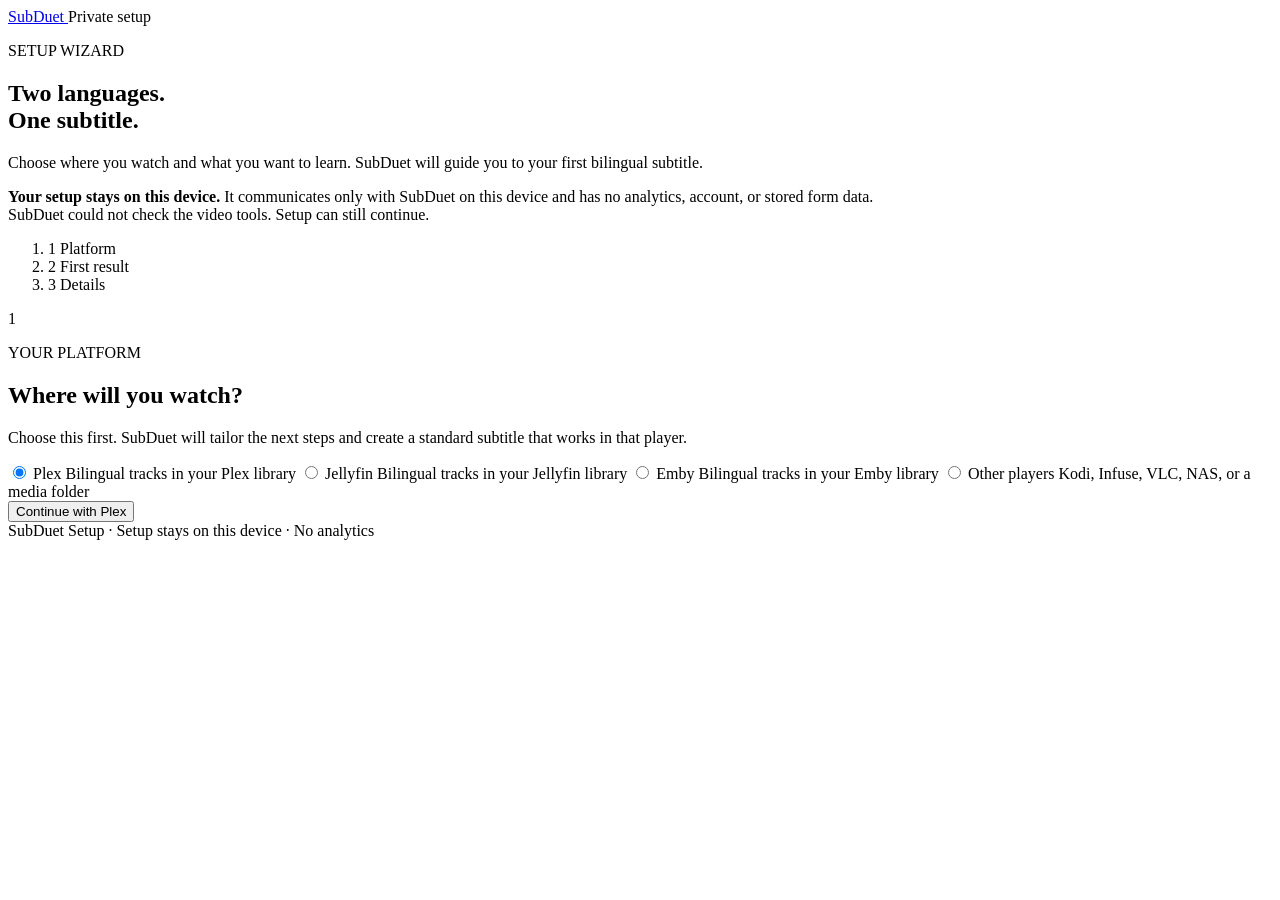
==== src/paircue/setup/index.html @ 32c5bc4c "feat: rename PairCue to SubDuet with upgrade compatibility Signed-off-by: NLINEA <318270459+NLINEA@u" ====
<!doctype html>
<html lang="en">
  <head>
    <meta charset="utf-8">
    <meta name="viewport" content="width=device-width, initial-scale=1">
    <meta
      http-equiv="Content-Security-Policy"
      content="default-src 'none'; script-src 'self'; style-src 'self'; img-src 'self' data:; connect-src 'self'; font-src 'none'; object-src 'none'; base-uri 'none'; form-action 'none'"
    >
    <title>SubDuet Setup</title>
    <link rel="icon" href="favicon.svg" type="image/svg+xml">
    <meta
      name="description"
      content="Create your first private bilingual subtitle with a guided SubDuet setup."
    >
    <link rel="stylesheet" href="setup.css">
    <script src="setup.js" defer></script>
  </head>
  <body>
    <header class="topbar">
      <a class="brand" href="#main" aria-label="SubDuet setup home">
        <span class="brand-mark" aria-hidden="true"><i></i><i></i></span>
        <span>SubDuet</span>
      </a>
      <span class="privacy-badge">Private setup</span>
    </header>

    <main id="main" class="shell">
      <section class="hero" aria-labelledby="page-title">
        <p class="eyebrow">SETUP WIZARD</p>
        <h1 id="page-title">Two languages.<br><span>One subtitle.</span></h1>
        <p class="lede">
          Choose where you watch and what you want to learn. SubDuet will guide you to your first
          bilingual subtitle.
        </p>
        <div class="privacy-note" role="note">
          <strong>Your setup stays on this device.</strong>
          It communicates only with SubDuet on this device and has no analytics, account, or
          stored form data.
        </div>
        <div id="system-check" class="system-check" role="status" aria-live="polite">
          Checking whether this device is ready for video…
        </div>
        <ol class="setup-progress" aria-label="Setup progress">
          <li id="progress-platform" aria-current="step"><span>1</span> Platform</li>
          <li id="progress-start"><span>2</span> First result</li>
          <li id="progress-details"><span>3</span> Details</li>
        </ol>
      </section>

      <form id="setup-form" novalidate>
        <section id="platform-step" class="step wizard-stage" aria-labelledby="platform-heading">
          <div id="platform-step-number" class="step-number" aria-hidden="true">1</div>
          <div class="step-content">
            <div id="platform-picker">
              <p class="step-kicker">YOUR PLATFORM</p>
              <h2 id="platform-heading">Where will you watch?</h2>
              <p class="section-copy">
                Choose this first. SubDuet will tailor the next steps and create a standard
                subtitle that works in that player.
              </p>
              <div class="choice-grid platform-grid" role="radiogroup" aria-label="Media platform">
                <label class="choice-card">
                  <input type="radio" name="platform" value="plex" checked>
                  <span class="choice-title">Plex</span>
                  <span>Bilingual tracks in your Plex library</span>
                </label>
                <label class="choice-card">
                  <input type="radio" name="platform" value="jellyfin">
                  <span class="choice-title">Jellyfin</span>
                  <span>Bilingual tracks in your Jellyfin library</span>
                </label>
                <label class="choice-card">
                  <input type="radio" name="platform" value="emby">
                  <span class="choice-title">Emby</span>
                  <span>Bilingual tracks in your Emby library</span>
                </label>
                <label class="choice-card">
                  <input type="radio" name="platform" value="filesystem">
                  <span class="choice-title">Other players</span>
                  <span>Kodi, Infuse, VLC, NAS, or a media folder</span>
                </label>
              </div>
              <div class="stage-actions">
                <button id="continue-platform" class="primary-button" type="button">
                  Continue with Plex
                </button>
              </div>
            </div>

            <div id="journey-stage" hidden>
              <div class="selection-summary">
                <span><strong id="platform-summary">Plex selected</strong> · Step 1 complete</span>
                <button id="change-platform" type="button">Change platform</button>
              </div>
              <p class="step-kicker">YOUR FIRST RESULT</p>
              <h2 id="journey-heading">What should SubDuet do first?</h2>

              <aside id="quick-pair-card" class="quick-pair-card" hidden>
                <div>
                  <p class="step-kicker">FASTEST · NO SETUP</p>
                  <h3>Make one bilingual subtitle now</h3>
                  <p>
                    Already have two SRT files? Choose the spoken subtitle, then the learning
                    subtitle. SubDuet combines them locally with no account, API key, or upload.
                  </p>
                </div>
                <div class="quick-pair-actions">
                  <label>
                    <span>Which language should appear on top?</span>
                    <select id="quick-pair-order">
                      <option value="target-first">Learning language</option>
                      <option value="source-first">Spoken language</option>
                    </select>
                  </label>
                  <button id="quick-pair" type="button">Choose two SRTs</button>
                  <button id="quick-demo" class="demo-button" type="button">Try safe demo</button>
                </div>
                <p id="quick-pair-status" class="quick-pair-status" role="status" aria-live="polite"></p>
                <div id="quick-feedback" class="feedback-prompt" hidden>
                  <a
                    href="https://github.com/NLINEA/SubDuet/issues/new?template=beta_report.yml"
                    target="_blank"
                    rel="noopener noreferrer"
                  >Tell us if this first result worked</a>
                  <span>Opens a short GitHub form. Nothing is sent automatically.</span>
                </div>
              </aside>

              <p class="subsection-heading">Or let SubDuet handle a video or library</p>
              <div class="choice-grid" role="radiogroup" aria-label="Starting point">
                <label class="choice-card recommended-card">
                  <input type="radio" name="mode" value="single" checked>
                  <span class="recommendation">START SMALL</span>
                  <span class="choice-title">Try one video</span>
                  <span>Find, generate, translate, and pair one title.</span>
                </label>
                <label class="choice-card">
                  <input type="radio" name="mode" value="library">
                  <span class="choice-title">Automate my library</span>
                  <span>Keep new titles supplied with bilingual subtitles.</span>
                </label>
              </div>

              <div id="single-note" class="journey-note">
                <strong>No Docker required for one video.</strong>
                SubDuet saves your language choices, opens a video window, and shows the finished
                bilingual subtitle in your file manager.
                <span id="cli-pair-note">
                  If you already have both subtitle files, the command-line option is
                  <code>subduet pair</code>.
                </span>
              </div>

              <div class="stage-actions split-actions">
                <button id="continue-journey" class="primary-button" type="button">
                  Set up one video
                </button>
              </div>
            </div>
          </div>
        </section>

        <div id="details-stage" hidden>
          <div class="selection-summary details-summary">
            <span><strong id="details-summary">Plex · One video</strong> · Steps 1–2 complete</span>
            <button id="change-journey" type="button">Change start</button>
          </div>

          <section id="library-options" class="step library-options" aria-labelledby="library-heading" hidden>
            <div class="step-number" aria-hidden="true">3</div>
            <div class="step-content">
              <p class="step-kicker">CONNECT YOUR LIBRARY</p>
              <h2 id="library-heading">Where can SubDuet reach your media?</h2>
              <div class="field-grid inset-panel">
                <div class="field-control">
                  <label for="host-media-path">Media folder on this machine or NAS</label>
                  <div class="path-row">
                    <input id="host-media-path" type="text" value="/volume1/Media" autocomplete="off">
                    <button id="choose-media-folder" type="button" hidden>Choose folder</button>
                  </div>
                  <small>SubDuet needs read and write access. On a desktop, choose the mounted folder.</small>
                </div>
                <label id="local-port-field">
                  <span>Local status page port</span>
                  <input id="host-port" type="text" inputmode="numeric" value="9292" autocomplete="off">
                  <small>Only accessible from this device by default.</small>
                </label>
              </div>

              <div id="server-fields" class="field-grid inset-panel">
                <label>
                  <span>Server address</span>
                  <input id="server-url" type="url" value="http://127.0.0.1:32400" autocomplete="off">
                  <small>Use the server's local network address. Do not paste a web-app page.</small>
                </label>
                <label>
                  <span>Server token or API key</span>
                  <input id="server-token" type="password" autocomplete="new-password">
                  <small>Stored only in the private local setup file.</small>
                </label>
                <label id="user-id-field" hidden>
                  <span>User ID</span>
                  <input id="server-user-id" type="text" autocomplete="off">
                  <small>Required by Jellyfin and Emby.</small>
                </label>
                <label>
                  <span>Library path seen by the server</span>
                  <input id="server-prefix" type="text" value="/volume1/Media" autocomplete="off">
                  <small>Usually the same folder path as above.</small>
                </label>
                <details class="platform-help">
                  <summary>Where do I find these details?</summary>
                  <p id="plex-help">
                    In Plex, use the server address ending in <code>:32400</code>. Find the token by
                    opening an item in Plex Web, choosing <strong>Get Info → View XML</strong>, and
                    copying the <code>X-Plex-Token</code> value from the URL.
                  </p>
                  <p id="jellyfin-help" hidden>
                    In Jellyfin Dashboard, open <strong>Advanced → API Keys</strong> to create a key.
                    Open your user in Dashboard and copy its ID from the browser address.
                  </p>
                  <p id="emby-help" hidden>
                    In Emby Server Dashboard, open <strong>Advanced → API Keys</strong> to create a
                    key. Open the selected user to find its user ID.
                  </p>
                </details>
              </div>

              <details id="nas-permissions" class="advanced">
                <summary>NAS file permissions</summary>
                <div class="field-grid details-grid">
                  <label>
                    <span>User ID (PUID)</span>
                    <input id="puid" type="text" inputmode="numeric" value="10001" autocomplete="off">
                  </label>
                  <label>
                    <span>Group ID (PGID)</span>
                    <input id="pgid" type="text" inputmode="numeric" value="10001" autocomplete="off">
                  </label>
                </div>
                <p class="hint">Change these only if SubDuet cannot write beside your videos.</p>
              </details>
            </div>
          </section>

        <section id="language-step" class="step" aria-labelledby="language-heading">
          <div id="language-step-number" class="step-number" aria-hidden="true">3</div>
          <div class="step-content">
            <p class="step-kicker">YOUR LEARNING PAIR</p>
            <h2 id="language-heading">Which two languages?</h2>
            <div class="language-row">
              <label>
                <span>Language spoken in the video</span>
                <input id="source-language" list="language-options" value="en" autocomplete="off">
              </label>
              <button id="swap-languages" class="swap" type="button" aria-label="Swap languages">
                <span aria-hidden="true">⇄</span>
              </button>
              <label>
                <span>Language you want to read or learn</span>
                <input id="target-language" list="language-options" value="zh-HK" autocomplete="off">
              </label>
            </div>
            <datalist id="language-options">
              <option value="en">English</option>
              <option value="zh-HK">Traditional Chinese (Hong Kong)</option>
              <option value="zh-TW">Traditional Chinese (Taiwan)</option>
              <option value="ja">Japanese</option>
              <option value="ko">Korean</option>
              <option value="es">Spanish</option>
              <option value="fr">French</option>
              <option value="de">German</option>
              <option value="pt-BR">Portuguese (Brazil)</option>
            </datalist>
            <p class="hint">Choose from the list, or type another language code in either field.</p>

            <details class="advanced">
              <summary>Subtitle style and line order</summary>
              <div class="field-grid details-grid">
                <label>
                  <span>First line</span>
                  <select id="line-order">
                    <option value="target-first">Learning language</option>
                    <option value="source-first">Spoken language</option>
                  </select>
                </label>
                <label>
                  <span>Translation style</span>
                  <input
                    id="target-style"
                    type="text"
                    value="natural, concise dialogue suitable for subtitles"
                    autocomplete="off"
                  >
                </label>
              </div>
            </details>
          </div>
        </section>

        <section id="automation-step" class="step" aria-labelledby="automation-heading">
          <div id="automation-step-number" class="step-number" aria-hidden="true">4</div>
          <div class="step-content">
            <p class="step-kicker">AUTOMATION</p>
            <h2 id="automation-heading">How should missing subtitles be filled?</h2>
            <p class="section-copy">Start with what you already have. SubDuet will suggest the simplest setup.</p>
            <div class="preset-grid" role="radiogroup" aria-label="Existing subtitle situation">
              <label class="preset-card">
                <input type="radio" name="subtitle-preset" value="both">
                <span class="choice-title">I have both languages</span>
                <span>No provider account needed</span>
              </label>
              <label class="preset-card">
                <input type="radio" name="subtitle-preset" value="one">
                <span class="choice-title">I have one language</span>
                <span>Translate the track I have</span>
              </label>
              <label class="preset-card">
                <input type="radio" name="subtitle-preset" value="automatic" checked>
                <span class="choice-title">Do everything automatically</span>
                <span>Find, generate, translate, check, and pair</span>
              </label>
            </div>
            <div class="journey-note">
              SubDuet tries the enabled options in order and stops as soon as it has enough. Full
              automation uses speech generation only when no source subtitle can be found; you can
              turn it off below. Provider API keys come from your own accounts. They stay in your
              private local config and are sent only to the provider you choose.
            </div>

            <div class="automation-stack">
              <section class="automation-card">
                <div class="automation-head">
                  <div>
                    <span class="flow-index">A</span>
                    <h3>Search exact releases</h3>
                    <p>Use your own OpenSubtitles API key.</p>
                  </div>
                  <label class="switch">
                    <input id="search-enabled" type="checkbox" checked>
                    <span aria-hidden="true"></span>
                    <b>Enabled</b>
                  </label>
                </div>
                <div id="search-panel" class="field-grid compact-fields">
                  <label>
                    <span>OpenSubtitles API key</span>
                    <input id="opensubtitles-key" type="password" autocomplete="new-password">
                  </label>
                </div>
              </section>

              <section class="automation-card">
                <div class="automation-head">
                  <div>
                    <span class="flow-index">B</span>
                    <h3>Translate the source track</h3>
                    <p>Any OpenAI-compatible chat endpoint works.</p>
                  </div>
                  <label class="switch">
                    <input id="translation-enabled" type="checkbox" checked>
                    <span aria-hidden="true"></span>
                    <b>Enabled</b>
                  </label>
                </div>
                <div id="translation-panel" class="field-grid compact-fields">
                  <label>
                    <span>Translation provider API key</span>
                    <input id="translation-key" type="password" autocomplete="new-password">
                    <small>
                      Required for remote providers; optional for AI running on this device.
                    </small>
                  </label>
                  <label class="quality-check-option">
                    <input id="translation-final-check-enabled" type="checkbox" checked>
                    <span>
                      <b>Run an AI final quality check</b>
                      <small>
                        A second pass checks meaning, omissions, wording, and glossary consistency
                        before any subtitle is saved. It uses the same AI connection and never sees
                        your video or file paths.
                      </small>
                    </span>
                  </label>
                  <details class="advanced provider-details">
                    <summary>Connect your own or local AI</summary>
                    <label>
                      <span>Translation endpoint</span>
                      <input
                        id="translation-url"
                        type="url"
                        value="https://api.z.ai/api/coding/paas/v4"
                        autocomplete="off"
                      >
                    </label>
                    <label>
                      <span>Model</span>
                      <input id="translation-model" type="text" value="glm-5-turbo" autocomplete="off">
                    </label>
                  </details>
                </div>
              </section>

              <section class="automation-card">
                <div class="automation-head">
                  <div>
                    <span class="flow-index">C</span>
                    <h3>Generate from speech</h3>
                    <p>Final fallback when no source subtitle exists.</p>
                  </div>
                  <label class="switch">
                    <input id="transcription-enabled" type="checkbox">
                    <span aria-hidden="true"></span>
                    <b>Fallback</b>
                  </label>
                </div>
                <div id="transcription-panel" class="field-grid compact-fields" hidden>
                  <label>
                    <span>Speech-to-text API key</span>
                    <input id="transcription-key" type="password" autocomplete="new-password">
                    <small>
                      Audio is used only when no source subtitle can be found. A local endpoint can
                      run without a key and keeps the audio on this device.
                    </small>
                  </label>
                  <details class="advanced provider-details">
                    <summary>Use a self-hosted or compatible provider</summary>
                    <label>
                      <span>Transcription endpoint</span>
                      <input
                        id="transcription-url"
                        type="url"
                        value="https://api.openai.com/v1"
                        autocomplete="off"
                      >
                    </label>
                    <label>
                      <span>Model</span>
                      <input id="transcription-model" type="text" value="whisper-1" autocomplete="off">
                    </label>
                  </details>
                </div>
              </section>
            </div>
          </div>
        </section>

        <section id="finish-step" class="finish" aria-labelledby="finish-heading">
          <div>
            <p class="step-kicker">READY</p>
            <h2 id="finish-heading">Save your SubDuet setup</h2>
            <p>SubDuet saves it privately on this device and shows the location after saving.</p>
          </div>
          <div class="button-row">
            <button id="copy-config" class="secondary-button" type="button">Copy config</button>
            <button id="download-config" class="primary-button" type="button">
              Save paircue.env
            </button>
          </div>
          <p id="form-error" class="form-error" role="alert" hidden></p>
          <p id="action-status" class="action-status" aria-live="polite"></p>
          <details class="preview">
            <summary>Preview configuration (keys are hidden)</summary>
            <pre id="config-preview" tabindex="0"></pre>
          </details>
        </section>
        </div>
      </form>

      <section id="next-step" class="next-step" aria-labelledby="next-heading" aria-live="polite" hidden>
        <span id="next-number" class="next-number">NEXT</span>
        <div>
          <h2 id="next-heading">Try one video</h2>
          <p id="next-copy">SubDuet will guide you after the setup is saved.</p>
          <pre id="next-command" class="next-command"></pre>
          <a id="next-link" class="dashboard-link" href="/" hidden>Open SubDuet dashboard</a>
          <div id="next-feedback" class="feedback-prompt" hidden>
            <a
              href="https://github.com/NLINEA/SubDuet/issues/new?template=beta_report.yml"
              target="_blank"
              rel="noopener noreferrer"
            >Tell us if this first result worked</a>
            <span>Opens a short GitHub form. Nothing is sent automatically.</span>
          </div>
        </div>
      </section>
    </main>

    <footer>
      SubDuet Setup · Setup stays on this device · No analytics
    </footer>
  </body>
</html>
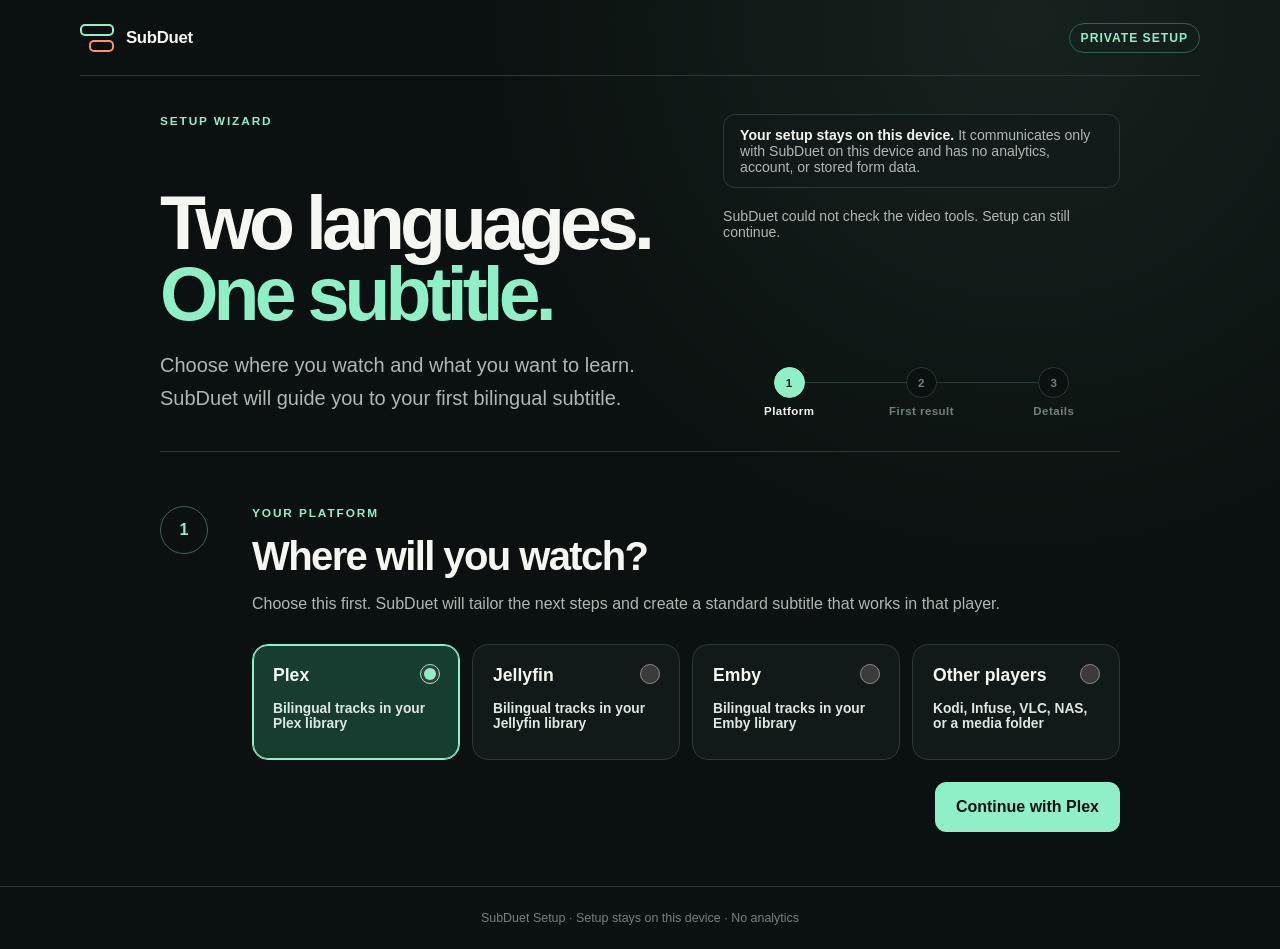
==== commit 297a73dc: "fix: protect AI credentials and preserve subtitle correctness Signed-off-by: NLINEA <318270459+NLINE" ====
--- a/src/paircue/setup/index.html
+++ b/src/paircue/setup/index.html
@@ -14,6 +14,7 @@
       content="Create your first private bilingual subtitle with a guided SubDuet setup."
     >
     <link rel="stylesheet" href="setup.css">
+    <script src="ai-connection.js" defer></script>
     <script src="setup.js" defer></script>
   </head>
   <body>
@@ -356,7 +357,7 @@
                   <div>
                     <span class="flow-index">B</span>
                     <h3>Translate the source track</h3>
-                    <p>Any OpenAI-compatible chat endpoint works.</p>
+                    <p>Connect your own compatible chat API.</p>
                   </div>
                   <label class="switch">
                     <input id="translation-enabled" type="checkbox" checked>
@@ -366,10 +367,37 @@
                 </div>
                 <div id="translation-panel" class="field-grid compact-fields">
                   <label>
+                    <span>AI provider</span>
+                    <select id="translation-provider">
+                      <option value="">Choose your provider</option>
+                      <option value="openai">OpenAI</option>
+                      <option value="zai">Z.ai (general API)</option>
+                      <option value="custom">Other compatible provider</option>
+                      <option value="local">AI running on this device</option>
+                    </select>
+                  </label>
+                  <label>
+                    <span>Translation endpoint</span>
+                    <input id="translation-url" type="url" autocomplete="off" disabled>
+                  </label>
+                  <label>
+                    <span>Model name from your provider</span>
+                    <input id="translation-model" type="text" autocomplete="off" disabled>
+                  </label>
+                  <div class="provider-destination" role="status" aria-live="polite">
+                    <strong>Where your data goes</strong>
+                    <p id="translation-destination">Choose a provider and endpoint before adding a key.</p>
+                  </div>
+                  <label class="quality-check-option">
+                    <input id="translation-confirm" type="checkbox" disabled>
+                    <span>I trust this destination to receive subtitle text and this provider's key.</span>
+                  </label>
+                  <label>
                     <span>Translation provider API key</span>
-                    <input id="translation-key" type="password" autocomplete="new-password">
+                    <input id="translation-key" type="password" autocomplete="new-password" disabled>
                     <small>
-                      Required for remote providers; optional for AI running on this device.
+                      Confirm the destination first. Changing provider or endpoint clears this key.
+                      A local endpoint may work without a key.
                     </small>
                   </label>
                   <label class="quality-check-option">
@@ -383,22 +411,6 @@
                       </small>
                     </span>
                   </label>
-                  <details class="advanced provider-details">
-                    <summary>Connect your own or local AI</summary>
-                    <label>
-                      <span>Translation endpoint</span>
-                      <input
-                        id="translation-url"
-                        type="url"
-                        value="https://api.z.ai/api/coding/paas/v4"
-                        autocomplete="off"
-                      >
-                    </label>
-                    <label>
-                      <span>Model</span>
-                      <input id="translation-model" type="text" value="glm-5-turbo" autocomplete="off">
-                    </label>
-                  </details>
                 </div>
               </section>
 
@@ -417,29 +429,38 @@
                 </div>
                 <div id="transcription-panel" class="field-grid compact-fields" hidden>
                   <label>
+                    <span>Speech provider</span>
+                    <select id="transcription-provider">
+                      <option value="">Choose your provider</option>
+                      <option value="openai">OpenAI</option>
+                      <option value="custom">Other compatible speech provider</option>
+                      <option value="local">Speech AI running on this device</option>
+                    </select>
+                  </label>
+                  <label>
+                    <span>Transcription endpoint</span>
+                    <input id="transcription-url" type="url" autocomplete="off" disabled>
+                  </label>
+                  <label>
+                    <span>Timestamp-capable model name</span>
+                    <input id="transcription-model" type="text" autocomplete="off" disabled>
+                  </label>
+                  <div class="provider-destination" role="status" aria-live="polite">
+                    <strong>Where your data goes</strong>
+                    <p id="transcription-destination">Choose a provider and endpoint before adding a key.</p>
+                  </div>
+                  <label class="quality-check-option">
+                    <input id="transcription-confirm" type="checkbox" disabled>
+                    <span>I trust this destination to receive audio segments and this provider's key.</span>
+                  </label>
+                  <label>
                     <span>Speech-to-text API key</span>
-                    <input id="transcription-key" type="password" autocomplete="new-password">
+                    <input id="transcription-key" type="password" autocomplete="new-password" disabled>
                     <small>
                       Audio is used only when no source subtitle can be found. A local endpoint can
                       run without a key and keeps the audio on this device.
                     </small>
                   </label>
-                  <details class="advanced provider-details">
-                    <summary>Use a self-hosted or compatible provider</summary>
-                    <label>
-                      <span>Transcription endpoint</span>
-                      <input
-                        id="transcription-url"
-                        type="url"
-                        value="https://api.openai.com/v1"
-                        autocomplete="off"
-                      >
-                    </label>
-                    <label>
-                      <span>Model</span>
-                      <input id="transcription-model" type="text" value="whisper-1" autocomplete="off">
-                    </label>
-                  </details>
                 </div>
               </section>
             </div>
--- a/src/paircue/setup/setup.css
+++ b/src/paircue/setup/setup.css
@@ -0,0 +1,1086 @@
+:root {
+  color-scheme: dark;
+  --ink: #f5f7f2;
+  --muted: #aeb8b3;
+  --canvas: #0b1110;
+  --panel: #111a18;
+  --panel-strong: #16221f;
+  --line: #2a3934;
+  --mint: #8ff0c8;
+  --mint-dark: #173d31;
+  --coral: #ff8f70;
+  --danger: #ffb4a2;
+  --radius: 22px;
+  font-family: Inter, ui-sans-serif, -apple-system, BlinkMacSystemFont, "Segoe UI", sans-serif;
+}
+
+* {
+  box-sizing: border-box;
+}
+
+html {
+  scroll-behavior: smooth;
+}
+
+body {
+  margin: 0;
+  min-width: 320px;
+  background:
+    radial-gradient(circle at 80% 2%, rgba(143, 240, 200, 0.08), transparent 34rem),
+    var(--canvas);
+  color: var(--ink);
+}
+
+button,
+input,
+select {
+  font: inherit;
+}
+
+.provider-destination {
+  grid-column: 1 / -1;
+  padding: 16px;
+  border: 1px solid var(--line);
+  border-radius: 12px;
+  background: var(--panel-strong);
+  overflow-wrap: anywhere;
+}
+
+.provider-destination p {
+  margin: 8px 0 0;
+  color: var(--muted);
+}
+
+button,
+summary,
+label,
+input,
+select {
+  -webkit-tap-highlight-color: transparent;
+}
+
+.topbar {
+  width: min(1120px, calc(100% - 40px));
+  min-height: 76px;
+  margin: 0 auto;
+  display: flex;
+  align-items: center;
+  justify-content: space-between;
+  border-bottom: 1px solid var(--line);
+}
+
+.brand {
+  display: inline-flex;
+  align-items: center;
+  gap: 12px;
+  color: var(--ink);
+  font-size: 1.05rem;
+  font-weight: 750;
+  letter-spacing: -0.02em;
+  text-decoration: none;
+}
+
+.brand-mark {
+  width: 34px;
+  height: 28px;
+  display: grid;
+  gap: 4px;
+}
+
+.brand-mark i {
+  display: block;
+  height: 12px;
+  border: 2px solid var(--mint);
+  border-radius: 5px;
+}
+
+.brand-mark i:last-child {
+  width: 74%;
+  margin-left: auto;
+  border-color: var(--coral);
+}
+
+.privacy-badge {
+  padding: 7px 11px;
+  border: 1px solid #31614f;
+  border-radius: 999px;
+  color: var(--mint);
+  font-size: 0.76rem;
+  font-weight: 750;
+  letter-spacing: 0.08em;
+  text-transform: uppercase;
+}
+
+.shell {
+  width: min(960px, calc(100% - 40px));
+  margin: 0 auto;
+}
+
+.hero {
+  padding: 38px 0 34px;
+  display: grid;
+  grid-template-columns: minmax(0, 1.12fr) minmax(340px, 0.88fr);
+  column-gap: 58px;
+  align-items: start;
+  text-align: left;
+}
+
+.hero > .eyebrow { grid-column: 1; grid-row: 1; }
+.hero > h1 { grid-column: 1; grid-row: 2; }
+.hero > .lede { grid-column: 1; grid-row: 3; }
+.hero > .privacy-note { grid-column: 2; grid-row: 1; }
+.hero > .system-check { grid-column: 2; grid-row: 2; }
+.hero > .setup-progress { grid-column: 2; grid-row: 3; }
+
+.eyebrow,
+.step-kicker {
+  margin: 0 0 15px;
+  color: var(--mint);
+  font-size: 0.74rem;
+  font-weight: 800;
+  letter-spacing: 0.16em;
+}
+
+h1,
+h2,
+h3,
+p {
+  margin-top: 0;
+}
+
+h1 {
+  margin-bottom: 20px;
+  font-size: clamp(2.8rem, 6vw, 4.7rem);
+  line-height: 0.94;
+  letter-spacing: -0.065em;
+}
+
+h1 span {
+  color: var(--mint);
+}
+
+.lede {
+  width: min(680px, 100%);
+  margin: 0;
+  color: var(--muted);
+  font-size: clamp(1.05rem, 2vw, 1.25rem);
+  line-height: 1.65;
+}
+
+.privacy-note {
+  width: 100%;
+  max-width: 100%;
+  margin: 0;
+  padding: 12px 16px;
+  border: 1px solid var(--line);
+  border-radius: 12px;
+  background: rgba(17, 26, 24, 0.75);
+  color: var(--muted);
+  font-size: 0.88rem;
+}
+
+.privacy-note strong {
+  color: var(--ink);
+}
+
+.system-check {
+  width: fit-content;
+  max-width: 100%;
+  margin: 20px 0 0;
+  color: var(--muted);
+  font-size: 0.88rem;
+}
+
+.system-check[data-status="ready"] {
+  color: var(--mint);
+}
+
+.system-check[data-status="needs-attention"] {
+  color: var(--danger);
+}
+
+.setup-progress {
+  width: 100%;
+  margin: 18px 0 0;
+  padding: 0;
+  display: grid;
+  grid-template-columns: repeat(3, 1fr);
+  list-style: none;
+}
+
+.setup-progress li {
+  position: relative;
+  display: grid;
+  justify-items: center;
+  gap: 7px;
+  color: #718079;
+  font-size: 0.72rem;
+  font-weight: 760;
+  letter-spacing: 0.04em;
+}
+
+.setup-progress li::before {
+  content: "";
+  position: absolute;
+  top: 15px;
+  left: 0;
+  right: 0;
+  height: 1px;
+  background: var(--line);
+  z-index: -1;
+}
+
+.setup-progress li:first-child::before { left: 50%; }
+.setup-progress li:last-child::before { right: 50%; }
+
+.setup-progress span {
+  width: 31px;
+  height: 31px;
+  display: grid;
+  place-items: center;
+  border: 1px solid var(--line);
+  border-radius: 50%;
+  background: var(--canvas);
+}
+
+.setup-progress li[aria-current="step"] {
+  color: var(--ink);
+}
+
+.setup-progress li[aria-current="step"] span {
+  border-color: var(--mint);
+  background: var(--mint);
+  color: #07110e;
+}
+
+.setup-progress li[data-complete] {
+  color: var(--mint);
+}
+
+.setup-progress li[data-complete] span {
+  border-color: #426155;
+  background: var(--mint-dark);
+}
+
+.step {
+  display: grid;
+  grid-template-columns: 64px minmax(0, 1fr);
+  gap: 28px;
+  padding: 54px 0;
+  border-top: 1px solid var(--line);
+}
+
+.step-number {
+  width: 48px;
+  height: 48px;
+  display: grid;
+  place-items: center;
+  border: 1px solid #426155;
+  border-radius: 50%;
+  color: var(--mint);
+  font-weight: 800;
+}
+
+.step h2,
+.finish h2,
+.next-step h2 {
+  margin-bottom: 12px;
+  font-size: clamp(1.7rem, 4vw, 2.5rem);
+  line-height: 1.08;
+  letter-spacing: -0.04em;
+}
+
+.step h2[tabindex="-1"]:focus {
+  outline: 0;
+}
+
+.section-copy,
+.finish p,
+.next-step p {
+  color: var(--muted);
+  line-height: 1.6;
+}
+
+.choice-grid {
+  display: grid;
+  grid-template-columns: repeat(2, minmax(0, 1fr));
+  gap: 12px;
+  margin-top: 28px;
+}
+
+.platform-grid {
+  grid-template-columns: repeat(4, minmax(0, 1fr));
+}
+
+.preset-grid {
+  display: grid;
+  grid-template-columns: repeat(3, minmax(0, 1fr));
+  gap: 10px;
+  margin-top: 24px;
+}
+
+.preset-card {
+  position: relative;
+  min-height: 104px;
+  padding: 16px;
+  display: flex;
+  flex-direction: column;
+  justify-content: flex-end;
+  gap: 6px;
+  border: 1px solid var(--line);
+  border-radius: 14px;
+  background: var(--panel);
+  color: var(--muted);
+  cursor: pointer;
+}
+
+.preset-card input {
+  position: absolute;
+  top: 13px;
+  right: 13px;
+  width: 18px;
+  height: 18px;
+  accent-color: var(--mint);
+}
+
+.preset-card:has(input:checked) {
+  border-color: var(--mint);
+  background: var(--mint-dark);
+  box-shadow: inset 0 0 0 1px var(--mint);
+}
+
+.choice-card {
+  position: relative;
+  min-height: 116px;
+  padding: 20px;
+  display: flex;
+  flex-direction: column;
+  justify-content: flex-end;
+  gap: 7px;
+  border: 1px solid var(--line);
+  border-radius: 16px;
+  background: var(--panel);
+  color: var(--muted);
+  cursor: pointer;
+}
+
+.choice-card:has(input:checked) {
+  border-color: var(--mint);
+  background: var(--mint-dark);
+  color: #d8e8e1;
+  box-shadow: inset 0 0 0 1px var(--mint);
+}
+
+.choice-card input {
+  position: absolute;
+  top: 16px;
+  right: 16px;
+  width: 20px;
+  height: 20px;
+  accent-color: var(--mint);
+}
+
+.choice-title {
+  color: var(--ink);
+  font-size: 1.1rem;
+  font-weight: 760;
+}
+
+.recommendation {
+  width: fit-content;
+  margin-bottom: auto;
+  padding: 4px 7px;
+  border-radius: 6px;
+  background: var(--mint);
+  color: #07110e !important;
+  font-size: 0.64rem !important;
+  font-weight: 850 !important;
+  letter-spacing: 0.09em;
+}
+
+.journey-note {
+  margin-top: 18px;
+  padding: 14px 16px;
+  border-left: 3px solid var(--coral);
+  border-radius: 0 10px 10px 0;
+  background: rgba(255, 143, 112, 0.07);
+  color: var(--muted);
+  font-size: 0.88rem;
+  line-height: 1.55;
+}
+
+.journey-note strong {
+  color: var(--ink);
+}
+
+.stage-actions {
+  margin-top: 22px;
+  display: flex;
+  justify-content: flex-end;
+}
+
+.split-actions {
+  padding-top: 22px;
+  border-top: 1px solid var(--line);
+}
+
+.selection-summary {
+  margin-bottom: 34px;
+  padding: 12px 0;
+  display: flex;
+  align-items: center;
+  justify-content: space-between;
+  gap: 18px;
+  border-bottom: 1px solid var(--line);
+  color: var(--muted);
+  font-size: 0.82rem;
+}
+
+.selection-summary strong {
+  color: var(--mint);
+}
+
+.selection-summary button {
+  padding: 7px 0;
+  border: 0;
+  background: transparent;
+  color: var(--ink);
+  font-weight: 760;
+  text-decoration: underline;
+  text-underline-offset: 4px;
+  cursor: pointer;
+}
+
+.details-summary {
+  margin: 18px 0 0;
+}
+
+.quick-pair-card {
+  margin-top: 18px;
+  padding: 22px;
+  display: grid;
+  grid-template-columns: minmax(0, 1fr) auto;
+  gap: 18px;
+  align-items: center;
+  border: 1px solid #426155;
+  border-radius: 16px;
+  background: linear-gradient(135deg, rgba(23, 61, 49, 0.72), rgba(17, 26, 24, 0.9));
+}
+
+.quick-pair-card h3 {
+  margin-bottom: 7px;
+  font-size: 1.2rem;
+}
+
+.quick-pair-card p:not(.step-kicker) {
+  margin-bottom: 0;
+  color: var(--muted);
+  line-height: 1.55;
+}
+
+.quick-pair-card button {
+  min-height: 48px;
+  padding: 0 17px;
+  border: 0;
+  border-radius: 11px;
+  background: var(--mint);
+  color: #07110e;
+  font-weight: 820;
+  cursor: pointer;
+}
+
+.quick-pair-actions {
+  min-width: 220px;
+  display: grid;
+  gap: 10px;
+}
+
+.quick-pair-actions label > span {
+  font-size: 0.74rem;
+}
+
+.quick-pair-card button:disabled {
+  cursor: wait;
+  opacity: 0.72;
+}
+
+.quick-pair-card .demo-button {
+  border: 1px solid #527166;
+  background: transparent;
+  color: var(--ink);
+}
+
+.quick-pair-status {
+  grid-column: 1 / -1;
+  min-height: 1.4em;
+  color: var(--mint) !important;
+}
+
+.feedback-prompt {
+  grid-column: 1 / -1;
+  margin-top: 4px;
+  display: flex;
+  flex-wrap: wrap;
+  align-items: baseline;
+  gap: 7px 12px;
+}
+
+.feedback-prompt[hidden] {
+  display: none;
+}
+
+.feedback-prompt a {
+  color: var(--mint);
+  font-weight: 780;
+  text-underline-offset: 4px;
+}
+
+.feedback-prompt span {
+  color: var(--muted);
+  font-size: 0.78rem;
+}
+
+.library-options {
+  margin-top: 0;
+}
+
+.subsection-heading {
+  margin: 28px 0 14px;
+  color: var(--ink);
+  font-size: 1rem;
+  font-weight: 780;
+}
+
+.field-grid {
+  display: grid;
+  grid-template-columns: repeat(2, minmax(0, 1fr));
+  gap: 18px;
+}
+
+.inset-panel {
+  margin-top: 18px;
+  padding: 22px;
+  border: 1px solid var(--line);
+  border-radius: 16px;
+  background: rgba(17, 26, 24, 0.8);
+}
+
+label > span {
+  display: block;
+  margin-bottom: 8px;
+  color: #dfe7e3;
+  font-size: 0.86rem;
+  font-weight: 700;
+}
+
+.field-control > label {
+  display: block;
+  margin-bottom: 8px;
+  color: #dfe7e3;
+  font-size: 0.86rem;
+  font-weight: 700;
+}
+
+.path-row {
+  display: flex;
+  gap: 9px;
+}
+
+.path-row input { min-width: 0; }
+
+.path-row button {
+  flex: 0 0 auto;
+  min-height: 48px;
+  padding: 0 14px;
+  border: 1px solid #4c645b;
+  border-radius: 10px;
+  background: #17221f;
+  color: var(--ink);
+  font-weight: 750;
+}
+
+.platform-help {
+  grid-column: 1 / -1;
+  color: var(--muted);
+  line-height: 1.55;
+}
+
+.platform-help p { margin-bottom: 0; }
+
+input[type="text"],
+input[type="url"],
+input[type="password"],
+select {
+  width: 100%;
+  min-height: 48px;
+  padding: 0 13px;
+  border: 1px solid #34463f;
+  border-radius: 10px;
+  outline: 0;
+  background: #0c1412;
+  color: var(--ink);
+}
+
+input:focus-visible,
+select:focus-visible,
+button:focus-visible,
+summary:focus-visible,
+.choice-card:has(input:focus-visible) {
+  outline: 3px solid rgba(143, 240, 200, 0.38);
+  outline-offset: 3px;
+}
+
+input:invalid {
+  border-color: var(--danger);
+}
+
+small,
+.hint {
+  display: block;
+  margin-top: 7px;
+  color: #85928d;
+  font-size: 0.77rem;
+  line-height: 1.45;
+}
+
+.language-row {
+  display: grid;
+  grid-template-columns: minmax(0, 1fr) 48px minmax(0, 1fr);
+  gap: 12px;
+  align-items: end;
+  margin-top: 28px;
+}
+
+.swap {
+  width: 48px;
+  height: 48px;
+  border: 1px solid var(--line);
+  border-radius: 50%;
+  background: var(--panel);
+  color: var(--mint);
+  font-size: 1.25rem;
+  cursor: pointer;
+}
+
+.advanced,
+.preview {
+  margin-top: 24px;
+  border-top: 1px solid var(--line);
+}
+
+summary {
+  padding: 18px 0;
+  color: #d6dfdb;
+  font-weight: 700;
+  cursor: pointer;
+}
+
+.details-grid {
+  padding-bottom: 10px;
+}
+
+.provider-details {
+  grid-column: 1 / -1;
+  margin-top: 0;
+}
+
+.provider-details label {
+  display: block;
+  margin-bottom: 14px;
+}
+
+.automation-stack {
+  display: grid;
+  gap: 14px;
+  margin-top: 26px;
+}
+
+.automation-card {
+  padding: 22px;
+  border: 1px solid var(--line);
+  border-radius: 17px;
+  background: var(--panel);
+}
+
+.automation-head {
+  display: flex;
+  align-items: flex-start;
+  justify-content: space-between;
+  gap: 18px;
+}
+
+.automation-head > div {
+  position: relative;
+  padding-left: 42px;
+}
+
+.flow-index {
+  position: absolute;
+  left: 0;
+  top: 0;
+  width: 28px;
+  height: 28px;
+  display: grid;
+  place-items: center;
+  border-radius: 8px;
+  background: var(--mint-dark);
+  color: var(--mint);
+  font-size: 0.78rem;
+  font-weight: 850;
+}
+
+.automation-head h3 {
+  margin-bottom: 5px;
+  font-size: 1.08rem;
+}
+
+.automation-head p {
+  margin-bottom: 0;
+  color: var(--muted);
+  font-size: 0.86rem;
+}
+
+.switch {
+  min-width: 94px;
+  display: grid;
+  grid-template-columns: 39px auto;
+  align-items: center;
+  gap: 8px;
+  cursor: pointer;
+}
+
+.switch input {
+  position: absolute;
+  opacity: 0;
+  pointer-events: none;
+}
+
+.switch span {
+  position: relative;
+  width: 39px;
+  height: 23px;
+  margin: 0;
+  border-radius: 999px;
+  background: #42504b;
+}
+
+.switch span::after {
+  content: "";
+  position: absolute;
+  top: 3px;
+  left: 3px;
+  width: 17px;
+  height: 17px;
+  border-radius: 50%;
+  background: white;
+  transition: transform 160ms ease;
+}
+
+.switch input:checked + span {
+  background: #3ebc8b;
+}
+
+.switch input:checked + span::after {
+  transform: translateX(16px);
+}
+
+.switch:has(input:focus-visible) span {
+  outline: 3px solid rgba(143, 240, 200, 0.38);
+  outline-offset: 3px;
+}
+
+.switch b {
+  color: var(--muted);
+  font-size: 0.75rem;
+}
+
+.compact-fields {
+  margin-top: 20px;
+  padding-top: 20px;
+  border-top: 1px solid var(--line);
+}
+
+.quality-check-option {
+  grid-column: 1 / -1;
+  display: grid;
+  grid-template-columns: auto 1fr;
+  gap: 12px;
+  align-items: start;
+  padding: 15px;
+  border: 1px solid #315347;
+  border-radius: 12px;
+  background: #10251e;
+  cursor: pointer;
+}
+
+.quality-check-option input {
+  width: 18px;
+  height: 18px;
+  margin-top: 2px;
+  accent-color: var(--mint);
+}
+
+.quality-check-option b,
+.quality-check-option small {
+  display: block;
+}
+
+.quality-check-option small {
+  margin-top: 5px;
+}
+
+[hidden] {
+  display: none !important;
+}
+
+.finish {
+  margin-top: 26px;
+  padding: 34px;
+  border: 1px solid #39725d;
+  border-radius: var(--radius);
+  background: #10251e;
+}
+
+.button-row {
+  display: flex;
+  flex-wrap: wrap;
+  gap: 12px;
+  margin-top: 26px;
+}
+
+.primary-button,
+.secondary-button {
+  min-height: 50px;
+  padding: 0 20px;
+  border-radius: 11px;
+  font-weight: 780;
+  cursor: pointer;
+}
+
+.primary-button {
+  border: 1px solid var(--mint);
+  background: var(--mint);
+  color: #07110e;
+}
+
+.primary-button:hover {
+  background: #b1f7da;
+}
+
+.secondary-button {
+  border: 1px solid #4c645b;
+  background: transparent;
+  color: var(--ink);
+}
+
+.form-error {
+  margin: 18px 0 0;
+  color: var(--danger);
+  font-weight: 700;
+}
+
+.action-status {
+  min-height: 1.4em;
+  margin: 16px 0 0;
+  color: var(--mint);
+  font-size: 0.9rem;
+}
+
+.preview pre {
+  max-height: 330px;
+  margin: 0;
+  padding: 18px;
+  overflow: auto;
+  border: 1px solid #30443c;
+  border-radius: 12px;
+  background: #07100d;
+  color: #b9c9c2;
+  font: 0.77rem/1.6 ui-monospace, SFMono-Regular, Menlo, Consolas, monospace;
+  white-space: pre-wrap;
+  word-break: break-word;
+}
+
+.next-step {
+  margin: 36px 0 88px;
+  padding: 26px 0;
+  display: grid;
+  grid-template-columns: 72px minmax(0, 1fr);
+  gap: 22px;
+  border-top: 1px solid var(--line);
+  border-bottom: 1px solid var(--line);
+}
+
+.next-step[data-phase="choosing"],
+.next-step[data-phase="processing"],
+.next-step[data-phase="saved"] {
+  border-color: #426155;
+}
+
+.next-step[data-phase="completed"] {
+  border-color: var(--mint);
+  background: var(--mint-dark);
+}
+
+.next-step[data-phase="failed"] {
+  border-color: #8e493b;
+  background: #271713;
+}
+
+.next-step[data-phase="cancelled"] {
+  border-color: var(--line);
+}
+
+.next-number {
+  color: var(--coral);
+  font-size: 0.72rem;
+  font-weight: 850;
+  letter-spacing: 0.16em;
+}
+
+.next-step h2 {
+  font-size: 1.35rem;
+}
+
+.next-step p {
+  margin-bottom: 0;
+}
+
+.next-command {
+  margin: 16px 0 0;
+  padding: 16px;
+  overflow-x: auto;
+  border: 1px solid var(--line);
+  border-radius: 11px;
+  background: #07100d;
+  color: var(--mint);
+  font: 0.79rem/1.65 ui-monospace, SFMono-Regular, Menlo, Consolas, monospace;
+  white-space: pre-wrap;
+}
+
+.dashboard-link {
+  display: inline-block;
+  margin-top: 12px;
+  padding: 11px 15px;
+  border-radius: 9px;
+  background: var(--mint);
+  color: #10120d;
+  font-weight: 800;
+  text-decoration: none;
+}
+
+.dashboard-link[hidden] {
+  display: none;
+}
+
+code {
+  color: var(--mint);
+  font-family: ui-monospace, SFMono-Regular, Menlo, Consolas, monospace;
+  font-size: 0.85em;
+}
+
+footer {
+  padding: 24px;
+  border-top: 1px solid var(--line);
+  color: #75817c;
+  text-align: center;
+  font-size: 0.78rem;
+}
+
+@media (max-width: 700px) {
+  .topbar,
+  .shell {
+    width: min(100% - 28px, 960px);
+  }
+
+  .hero {
+    padding: 36px 0 30px;
+    display: block;
+    text-align: center;
+  }
+
+  .hero .lede { margin: 0 auto; }
+  .hero .privacy-note { margin: 24px auto 0; }
+  .hero .system-check { margin: 12px auto 0; }
+  .hero .setup-progress { margin: 22px auto 0; }
+
+  .step {
+    grid-template-columns: 1fr;
+    gap: 16px;
+    padding: 42px 0;
+  }
+
+  .step-number {
+    width: 38px;
+    height: 38px;
+  }
+
+  .choice-grid,
+  .preset-grid,
+  .field-grid,
+  .language-row {
+    grid-template-columns: 1fr;
+  }
+
+  .path-row {
+    flex-direction: column;
+  }
+
+  .swap {
+    transform: rotate(90deg);
+    justify-self: center;
+  }
+
+  .automation-head {
+    flex-direction: column;
+  }
+
+  .quick-pair-card {
+    grid-template-columns: 1fr;
+  }
+
+  .quick-pair-card button {
+    width: 100%;
+  }
+
+  .quick-pair-actions {
+    min-width: 0;
+  }
+
+  .selection-summary {
+    align-items: flex-start;
+  }
+
+  .stage-actions .primary-button {
+    width: 100%;
+  }
+
+  .finish {
+    padding: 24px 20px;
+  }
+
+  .button-row > button {
+    width: 100%;
+  }
+
+  .next-step {
+    grid-template-columns: 1fr;
+  }
+}
+
+@media (min-width: 701px) and (max-width: 980px) {
+  .platform-grid {
+    grid-template-columns: repeat(2, minmax(0, 1fr));
+  }
+}
+
+@media (prefers-reduced-motion: reduce) {
+  html {
+    scroll-behavior: auto;
+  }
+
+  *,
+  *::before,
+  *::after {
+    transition-duration: 0.01ms !important;
+  }
+}
